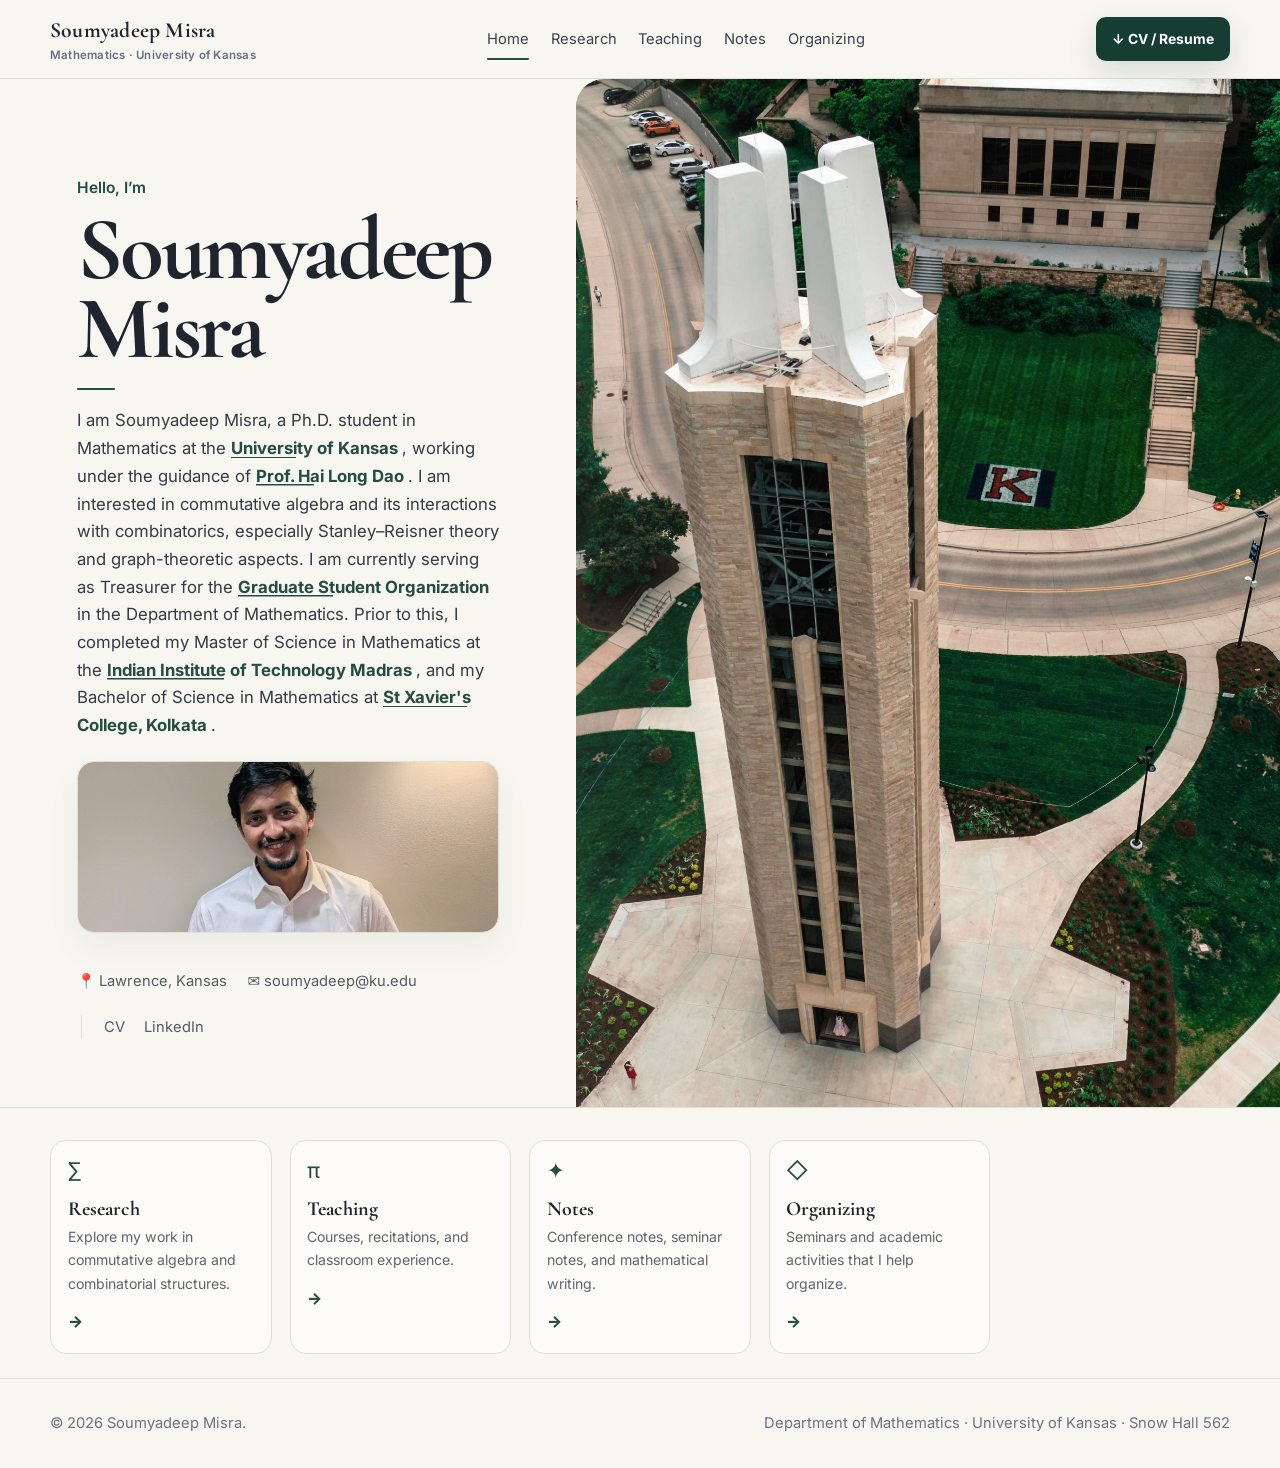
==== index.html @ 8f1664df "Update index.html" ====
<!DOCTYPE html>
<html lang="en">
<head>
  <meta charset="UTF-8" />
  <meta name="viewport" content="width=device-width, initial-scale=1.0" />
  
  <!-- Google Site Verification Tag -->
  <meta name="google-site-verification" content="L8RPyYoaJHh0QAyTLHugqkpKr8_2rfopGF_ldG-5KYE" />

  <meta
    name="description"
    content="Academic website of Soumyadeep Misra, Ph.D. candidate in Mathematics at the University of Kansas."
  />

  <title>Soumyadeep Misra | Mathematics</title>

  <link rel="preconnect" href="https://fonts.googleapis.com">
  <link rel="preconnect" href="https://fonts.gstatic.com" crossorigin>
  <link
    href="https://fonts.googleapis.com/css2?family=Cormorant+Garamond:wght@500;600;700&family=Inter:wght@400;500;600;700;800&display=swap"
    rel="stylesheet"
  >

  <link rel="stylesheet" href="assets/css/style.css" />

  <script>
    window.MathJax = {
      tex: {
        inlineMath: [['$', '$'], ['\\(', '\\)']],
        displayMath: [['$$','$$'], ['\\[','\\]']],
        processEscapes: true
      },
      svg: { fontCache: 'global' }
    };
  </script>
  <script async src="https://cdn.jsdelivr.net/npm/mathjax@4/tex-svg.js"></script>
</head>

<body>
  <a class="skip" href="#main">Skip to content</a>

  <header class="site-header">
    <div class="shell navbar">
      <a class="brand" href="index.html">
        Soumyadeep Misra
        <small>Mathematics · University of Kansas</small>
      </a>

      <nav class="nav-links" aria-label="Main navigation">
        <a href="index.html" class="active">Home</a>
        <a href="research.html">Research</a>
        <a href="teaching.html">Teaching</a>
        <a href="notes.html">Notes</a>
        <a href="organizing.html">Organizing</a>
      </nav>

      <a
        class="cv-button desktop"
        href="assets/files/Resume-3.pdf"
        target="_blank"
        rel="noopener"
      >
        ↓ CV / Resume
      </a>

      <button
        class="menu-button"
        type="button"
        aria-label="Toggle menu"
        aria-expanded="false"
        data-menu-button
      >
        ☰
      </button>
    </div>

    <div class="shell mobile-panel" data-mobile-panel>
      <a href="index.html" class="active">Home</a>
      <a href="research.html">Research</a>
      <a href="teaching.html">Teaching</a>
      <a href="notes.html">Notes</a>
      <a href="organizing.html">Organizing</a>

      <a
        class="cv-button"
        href="assets/files/Resume-3.pdf"
        target="_blank"
        rel="noopener"
      >
        ↓ CV / Resume
      </a>
    </div>
  </header>

  <main id="main">
    <section class="hero">
      <div class="hero-copy">
        <p class="eyebrow">Hello, I’m</p>

        <h1>Soumyadeep Misra</h1>

        <div class="rule"></div>

        <p class="lede">
          I am Soumyadeep Misra, a Ph.D. student in Mathematics at the
          <a
            class="text-link"
            href="https://math.ku.edu"
            target="_blank"
            rel="noopener noreferrer"
          >
            University of Kansas
          </a>,
          working under the guidance of
          <a
            class="text-link"
            href="https://hailongdao.github.io"
            target="_blank"
            rel="noopener noreferrer"
          >
            Prof. Hai Long Dao
          </a>.
          I am interested in commutative algebra and its interactions with combinatorics,
          especially Stanley–Reisner theory and graph-theoretic aspects.
          I am currently serving as Treasurer for the
          <a
            class="text-link"
            href="https://absc.ku.edu/GSO"
            target="_blank"
            rel="noopener noreferrer"
          >
            Graduate Student Organization
          </a>
          in the Department of Mathematics.
          Prior to this, I completed my Master of Science in Mathematics at the
          <a
            class="text-link"
            href="https://math.iitm.ac.in"
            target="_blank"
            rel="noopener noreferrer"
          >
            Indian Institute of Technology Madras
          </a>,
          and my Bachelor of Science in Mathematics at
          <a
            class="text-link"
            href="https://sxccal.edu/department-of-mathematics"
            target="_blank"
            rel="noopener noreferrer"
          >
            St Xavier's College, Kolkata
          </a>.
        </p>

        <div class="bio-accent image-only">
          <img
            src="assets/img/Coverwebsite.jpg"
            alt="Academic setting related to mathematics"
          />
        </div>

        <div class="contact-row">
          <span>📍 Lawrence, Kansas</span>
          <a href="mailto:soumyadeep@ku.edu">✉️ soumyadeep@ku.edu</a>

          <div class="socials" aria-label="Academic links">
            <a
              href="assets/files/Resume-3.pdf"
              target="_blank"
              rel="noopener"
            >
              CV
            </a>

            <a
              href="https://www.linkedin.com/in/soumyadeep-misra-920ba31b2/"
              target="_blank"
              rel="noopener noreferrer"
            >
              LinkedIn
            </a>
          </div>
        </div>
      </div>

      <div class="hero-media">
        <img
          src="assets/img/KUCoverPage.jpg"
          alt="Portrait of Soumyadeep Misra"
        />
      </div>
    </section>

    <section class="card-row">
      <div class="shell quick-grid">

        <a class="quick-card" href="research.html">
          <span class="icon">∑</span>
          <h2>Research</h2>
          <p>Explore my work in commutative algebra and combinatorial structures.</p>
          <span class="arrow">→</span>
        </a>

        <a class="quick-card" href="teaching.html">
          <span class="icon">π</span>
          <h2>Teaching</h2>
          <p>Courses, recitations, and classroom experience.</p>
          <span class="arrow">→</span>
        </a>

        <a class="quick-card" href="notes.html">
          <span class="icon">✦</span>
          <h2>Notes</h2>
          <p>Conference notes, seminar notes, and mathematical writing.</p>
          <span class="arrow">→</span>
        </a>

        <a class="quick-card" href="organizing.html">
          <span class="icon">◇</span>
          <h2>Organizing</h2>
          <p>Seminars and academic activities that I help organize.</p>
          <span class="arrow">→</span>
        </a>

      </div>
    </section>

    <!-- Invisible visitor counter -->
    <a
      href="https://info.flagcounter.com/Uzr2"
      target="_blank"
      rel="noopener noreferrer"
      aria-hidden="true"
      tabindex="-1"
    >
      <img
        src="https://s01.flagcounter.com/count2/Uzr2/bg_F8F6F1/txt_1E252D/border_E5DED2/columns_2/maxflags_10/viewers_0/labels_1/pageviews_1/flags_0/percent_0/"
        alt=""
        width="1"
        height="1"
        style="position:absolute; left:-9999px; width:1px; height:1px; opacity:0;"
        border="0"
      >
    </a>
  </main>

  <footer class="footer">
    <div class="shell footer-inner">
      <span>© 2026 Soumyadeep Misra.</span>
      <span>Department of Mathematics · University of Kansas · Snow Hall 562</span>
    </div>
  </footer>

  <script src="assets/js/main.js"></script>
</body>
</html>
---- assets/css/style.css ----
:root{
  --bg:#f8f6f1;
  --surface:#fffdfa;
  --surface-2:#f1eee7;
  --ink:#1e252d;
  --muted:#667085;
  --line:#e5ded2;
  --accent:#244d3f;
  --accent-2:#153d31;
  --gold:#b08d57;
  --shadow:0 22px 70px rgba(30,37,45,.08);
  --radius:22px;
  --serif:"Cormorant Garamond", Georgia, serif;
  --sans:"Inter", system-ui, -apple-system, BlinkMacSystemFont, "Segoe UI", sans-serif;
}

*{
  box-sizing:border-box;
}

html{
  scroll-behavior:smooth;
}

body{
  margin:0;
  background:var(--bg);
  color:var(--ink);
  font-family:var(--sans);
  line-height:1.65;
  -webkit-font-smoothing:antialiased;
  text-rendering:optimizeLegibility;
}

a{
  color:inherit;
  text-decoration:none;
}

.link{
  color:var(--accent);
  font-weight:650;
}

.link:hover{
  text-decoration:underline;
  text-underline-offset:4px;
}

/* Modern animated underline links */
.text-link{
  color:var(--accent);
  font-weight:700;
  text-decoration:none;
  background-image:linear-gradient(currentColor,currentColor);
  background-position:0 100%;
  background-size:38% 1.5px;
  background-repeat:no-repeat;
  transition:
    background-size 220ms ease,
    color 220ms ease,
    opacity 220ms ease;
}

.text-link:hover,
.text-link:focus-visible{
  color:var(--accent-2);
  background-size:100% 1.5px;
}

.text-link:focus-visible{
  outline:2px solid rgba(36,77,63,.28);
  outline-offset:3px;
  border-radius:4px;
}

img{
  max-width:100%;
  display:block;
}

.shell{
  width:min(1180px,calc(100% - 40px));
  margin:0 auto;
}

.skip{
  position:absolute;
  top:-100px;
  left:20px;
  background:var(--ink);
  color:white;
  padding:.6rem 1rem;
  border-radius:999px;
  z-index:999;
}

.skip:focus{
  top:20px;
}

.site-header{
  position:sticky;
  top:0;
  z-index:50;
  background:rgba(248,246,241,.88);
  backdrop-filter:blur(18px);
  border-bottom:1px solid var(--line);
}

.navbar{
  height:78px;
  display:flex;
  align-items:center;
  justify-content:space-between;
  gap:1.5rem;
}

.brand{
  font-family:var(--serif);
  font-size:1.35rem;
  font-weight:700;
  letter-spacing:.01em;
}

.brand small{
  display:block;
  font-family:var(--sans);
  font-size:.72rem;
  font-weight:600;
  color:var(--muted);
  letter-spacing:.02em;
  margin-top:-.18rem;
}

.nav-links{
  display:flex;
  align-items:center;
  gap:1.35rem;
}

.nav-links a{
  font-size:.92rem;
  color:#39424e;
  position:relative;
}

.nav-links a.active::after,
.nav-links a:hover::after{
  content:"";
  position:absolute;
  left:0;
  right:0;
  bottom:-.55rem;
  height:2px;
  background:var(--accent);
  border-radius:99px;
}

.cv-button{
  display:inline-flex;
  align-items:center;
  gap:.5rem;
  background:var(--accent-2);
  color:white;
  padding:.64rem 1rem;
  border-radius:10px;
  font-size:.87rem;
  font-weight:700;
  box-shadow:0 12px 30px rgba(21,61,49,.14);
}

.menu-button{
  display:none;
  border:0;
  background:transparent;
  color:var(--ink);
  font-size:1.7rem;
  padding:.25rem;
}

.mobile-panel{
  display:none;
  border-top:1px solid var(--line);
  padding:.75rem 0 1rem;
}

.mobile-panel a{
  display:block;
  padding:.7rem 0;
  color:#39424e;
}

.mobile-panel .cv-button{
  display:inline-flex;
  margin-top:.5rem;
  color:#fff;
  padding:.65rem 1rem;
}

.hero{
  display:grid;
  grid-template-columns:minmax(0,.9fr) minmax(360px,1.1fr);
  align-items:stretch;
  border-bottom:1px solid var(--line);
  min-height:560px;
}

.hero-copy{
  padding:6rem 6vw 4.25rem max(6vw,calc((100vw - 1180px)/2));
  display:flex;
  flex-direction:column;
  justify-content:center;
}

.eyebrow{
  font-size:.97rem;
  color:var(--accent);
  font-weight:600;
  margin:0 0 .5rem;
}

.hero h1{
  font-family:var(--serif);
  font-size:clamp(3.8rem,7vw,5.85rem);
  line-height:.88;
  font-weight:700;
  letter-spacing:-.035em;
  margin:.15rem 0 .65rem;
}

.rule{
  width:38px;
  height:2px;
  background:var(--accent);
  border-radius:99px;
  margin:.55rem 0 1.1rem;
}

.lede{
  font-size:1.05rem;
  max-width:540px;
  color:#333b45;
  margin:0;
}

.lede strong{
  color:var(--accent);
  font-weight:750;
}

/* Small image/text card under homepage bio */
.bio-accent{
  display:grid;
  grid-template-columns:86px 1fr;
  gap:1rem;
  align-items:center;
  max-width:540px;
  margin-top:1.35rem;
  padding:.85rem;
  border:1px solid var(--line);
  border-radius:16px;
  background:rgba(255,253,250,.68);
  box-shadow:0 14px 34px rgba(30,37,45,.05);
}

.bio-accent img{
  width:86px;
  height:72px;
  object-fit:cover;
  border-radius:12px;
  filter:saturate(.92) contrast(.98);
}

.bio-accent span{
  display:block;
  color:var(--accent);
  font-size:.78rem;
  font-weight:800;
  letter-spacing:.04em;
  text-transform:uppercase;
  line-height:1.35;
}

.bio-accent p{
  margin:.25rem 0 0;
  color:#5d6670;
  font-size:.88rem;
  line-height:1.45;
}

/* Image-only version of the bio accent card */
.bio-accent.image-only{
  display:block;
  width:100%;
  max-width:540px;
  margin-top:1.35rem;
  padding:0;
  border:1px solid var(--line);
  border-radius:16px;
  background:rgba(255,253,250,.68);
  box-shadow:0 14px 34px rgba(30,37,45,.05);
  overflow:hidden;
  position:relative;
  z-index:2;
}

.bio-accent.image-only img{
  display:block;
  width:100%;
  height:170px;
  max-width:none;
  object-fit:cover;
  object-position:center;
  border-radius:16px;
  filter:saturate(.92) contrast(.98);
}

.contact-row{
  display:flex;
  align-items:center;
  gap:1.3rem;
  flex-wrap:wrap;
  margin-top:2.25rem;
  color:#515b66;
  font-size:.92rem;
}

.contact-row span,
.contact-row a{
  display:inline-flex;
  align-items:center;
  gap:.5rem;
}

.socials{
  display:flex;
  gap:1.15rem;
  margin-left:.25rem;
  padding-left:1.4rem;
  border-left:1px solid var(--line);
}

.hero-media{
  position:relative;
  overflow:hidden;
  background:#d8d1c6;
  border-top-left-radius:28px;
}

.hero-media img{
  width:100%;
  height:100%;
  object-fit:cover;
  object-position:center 26%;
  filter:saturate(.9) contrast(.98);
}

.hero-media::after{
  content:"";
  position:absolute;
  inset:0;
  background:linear-gradient(90deg,rgba(248,246,241,.08),rgba(248,246,241,0) 32%);
}

.card-row{
  padding:2rem 0 1.5rem;
}

.quick-grid{
  display:grid;
  grid-template-columns:repeat(5,1fr);
  gap:1.1rem;
}

.quick-card{
  min-height:160px;
  background:rgba(255,253,250,.76);
  border:1px solid var(--line);
  border-radius:16px;
  padding:1.15rem 1.05rem;
  transition:transform .18s ease,box-shadow .18s ease,border-color .18s ease;
}

.quick-card:hover{
  transform:translateY(-3px);
  box-shadow:0 18px 38px rgba(30,37,45,.07);
  border-color:#d2c7b8;
}

.quick-card .icon{
  font-size:1.35rem;
  color:var(--accent);
  line-height:1;
}

.quick-card h2{
  font-family:var(--serif);
  font-size:1.25rem;
  margin:.75rem 0 .35rem;
  line-height:1.1;
}

.quick-card p{
  font-size:.88rem;
  color:#5d6670;
  margin:0;
}

.arrow{
  display:inline-block;
  margin-top:.85rem;
  color:var(--accent);
  font-weight:800;
}

.two-col{
  display:grid;
  grid-template-columns:1fr .86fr;
  gap:1.6rem;
  padding:0 0 4rem;
}

.panel{
  background:rgba(255,253,250,.8);
  border:1px solid var(--line);
  border-radius:18px;
  overflow:hidden;
}

.panel-head{
  display:flex;
  justify-content:space-between;
  align-items:center;
  padding:1rem 1.2rem;
  border-bottom:1px solid var(--line);
}

.panel-head h2,
.section-title{
  font-family:var(--serif);
  font-size:1.45rem;
  line-height:1;
  margin:0;
}

.small-link{
  font-size:.9rem;
  color:var(--accent);
  font-weight:650;
}

.pub-list{
  list-style:none;
  margin:0;
  padding:0;
}

.pub-item{
  display:grid;
  grid-template-columns:auto 1fr auto;
  gap:.9rem;
  align-items:center;
  padding:1rem 1.2rem;
  border-bottom:1px solid var(--line);
}

.pub-item:last-child{
  border-bottom:0;
}

.doc-icon{
  width:34px;
  height:34px;
  border:1px solid #cfc7bb;
  border-radius:8px;
  display:grid;
  place-items:center;
  color:var(--accent);
}

.pub-title{
  font-weight:700;
  color:#2b333d;
}

.pub-meta{
  font-size:.88rem;
  color:var(--muted);
}

.featured{
  display:grid;
  grid-template-columns:.78fr 1fr;
  gap:1.2rem;
  align-items:center;
  padding:1rem;
}

.featured img{
  height:220px;
  width:100%;
  object-fit:cover;
  border-radius:14px;
}

.kicker{
  font-size:.75rem;
  letter-spacing:.11em;
  text-transform:uppercase;
  color:var(--accent);
  font-weight:800;
  margin:0 0 .35rem;
}

.featured h2{
  font-family:var(--serif);
  font-size:2rem;
  line-height:1.02;
  margin:.2rem 0 .55rem;
}

.featured p{
  color:#5d6670;
  margin:0 0 .8rem;
}

.page-hero{
  position:relative;
  min-height:320px;
  display:grid;
  align-items:end;
  border-bottom:1px solid var(--line);
  overflow:hidden;
  background:var(--surface-2);
}

.page-hero img{
  position:absolute;
  inset:0;
  width:100%;
  height:100%;
  object-fit:cover;
  filter:saturate(.9);
  opacity:.45;
}

.page-hero::after{
  content:"";
  position:absolute;
  inset:0;
  background:linear-gradient(90deg,rgba(248,246,241,.96),rgba(248,246,241,.84) 45%,rgba(248,246,241,.35));
}

.page-hero .shell{
  position:relative;
  z-index:1;
  padding:4.5rem 0 3rem;
}

.page-hero h1{
  font-family:var(--serif);
  font-size:clamp(3rem,6vw,5rem);
  line-height:.92;
  margin:.25rem 0;
}

.page-hero p{
  max-width:680px;
  color:#4d5661;
  margin:0;
}

.content{
  padding:3rem 0 4rem;
}

.content-grid{
  display:grid;
  grid-template-columns:repeat(3,1fr);
  gap:1.1rem;
}

.content-card{
  background:rgba(255,253,250,.84);
  border:1px solid var(--line);
  border-radius:18px;
  padding:1.25rem;
}

.content-card.large{
  grid-column:span 2;
}

.content-card h2,
.content-card h3{
  font-family:var(--serif);
  font-size:1.45rem;
  line-height:1.05;
  margin:.1rem 0 .75rem;
}

.content-card p,
.content-card li{
  color:#505b66;
}

.content-card ul{
  padding-left:1.1rem;
}

.tag{
  display:inline-block;
  font-size:.73rem;
  letter-spacing:.08em;
  text-transform:uppercase;
  color:var(--accent);
  font-weight:800;
  background:#edf3ef;
  border:1px solid #d6e3db;
  border-radius:999px;
  padding:.25rem .55rem;
  margin-bottom:.7rem;
}

.timeline{
  display:grid;
  gap:1rem;
}

.timeline-item{
  padding:1rem;
  border:1px solid var(--line);
  border-radius:14px;
  background:rgba(255,255,255,.52);
}

.timeline-item h3{
  font-family:var(--serif);
  font-size:1.25rem;
  margin:0;
  line-height:1.15;
}

.timeline-item p{
  margin:.35rem 0 0;
}

.date{
  color:var(--accent);
  font-weight:750;
  font-size:.86rem;
}

.note-list{
  display:grid;
  gap:1rem;
}

.note-item{
  display:grid;
  grid-template-columns:1fr auto;
  gap:1rem;
  align-items:center;
  padding:1rem;
  border:1px solid var(--line);
  border-radius:14px;
  background:rgba(255,255,255,.52);
}

.footer{
  border-top:1px solid var(--line);
  padding:2rem 0;
  color:#6b7280;
  font-size:.92rem;
}

.footer-inner{
  display:flex;
  justify-content:space-between;
  gap:1rem;
  flex-wrap:wrap;
}

.math-bg{
  position:absolute;
  right:4%;
  top:10%;
  font-family:var(--serif);
  color:rgba(36,77,63,.16);
  font-size:clamp(3rem,8vw,8rem);
  line-height:.9;
  pointer-events:none;
}

.mjx-container{
  overflow-x:auto;
  overflow-y:hidden;
}

/* Compact visitor country counter */
.visitor-strip{
  padding:0 0 4rem;
}

.visitor-mini-card{
  display:flex;
  align-items:center;
  justify-content:space-between;
  gap:1.25rem;
  padding:1.1rem 1.2rem;
  border:1px solid var(--line);
  border-radius:18px;
  background:rgba(255,253,250,.82);
  box-shadow:0 14px 34px rgba(30,37,45,.05);
}

.visitor-mini-copy{
  min-width:220px;
}

.visitor-mini-copy h2{
  font-family:var(--serif);
  font-size:1.45rem;
  line-height:1.05;
  margin:.2rem 0 .35rem;
}

.visitor-mini-copy p{
  margin:0;
  color:#505b66;
  font-size:.9rem;
}

.visitor-counter{
  display:flex;
  justify-content:flex-end;
  align-items:center;
  overflow-x:auto;
  max-width:100%;
}

.visitor-counter img{
  display:block;
  max-width:100%;
  height:auto;
  border-radius:10px;
}

@media(max-width:1060px){
  .quick-grid{
    grid-template-columns:repeat(3,1fr);
  }

  .two-col,
  .content-grid{
    grid-template-columns:1fr;
  }

  .content-card.large{
    grid-column:auto;
  }

  .hero{
    grid-template-columns:1fr;
  }

  .hero-media{
    min-height:520px;
    border-top-left-radius:0;
  }

  .hero-copy{
    padding:4rem 6vw;
  }

  .featured{
    grid-template-columns:1fr;
  }

  .featured img{
    height:240px;
  }
}

@media(max-width:760px){
  .shell{
    width:min(100% - 28px,1180px);
  }

  .navbar{
    height:68px;
  }

  .brand small{
    display:none;
  }

  .nav-links,
  .site-header .cv-button.desktop{
    display:none;
  }

  .menu-button{
    display:block;
  }

  .mobile-panel.open{
    display:block;
  }

  .hero-copy{
    padding:3.3rem 20px;
  }

  .hero h1{
    font-size:3.8rem;
  }

  .quick-grid{
    grid-template-columns:1fr 1fr;
  }

  .two-col{
    padding-bottom:2.5rem;
  }

  .contact-row{
    align-items:flex-start;
    gap:.85rem;
  }

  .socials{
    width:100%;
    margin-left:0;
    padding-left:0;
    border-left:0;
  }

  .pub-item{
    grid-template-columns:auto 1fr;
  }

  .pub-item .chev{
    display:none;
  }

  .page-hero{
    min-height:260px;
  }

  .content{
    padding:2rem 0 3rem;
  }

  .visitor-mini-card{
    flex-direction:column;
    align-items:flex-start;
  }

  .visitor-counter{
    width:100%;
    justify-content:flex-start;
  }
}

@media(max-width:520px){
  .quick-grid{
    grid-template-columns:1fr;
  }

  .hero-media{
    min-height:420px;
  }

  .note-item{
    grid-template-columns:1fr;
  }

  .bio-accent{
    grid-template-columns:1fr;
  }

  .bio-accent img{
    width:100%;
    height:140px;
  }

  .bio-accent.image-only img{
    width:100%;
    height:140px;
  }

  .hero h1,
  .page-hero h1{
    font-size:3.2rem;
  }

  .featured h2{
    font-size:1.7rem;
  }
}
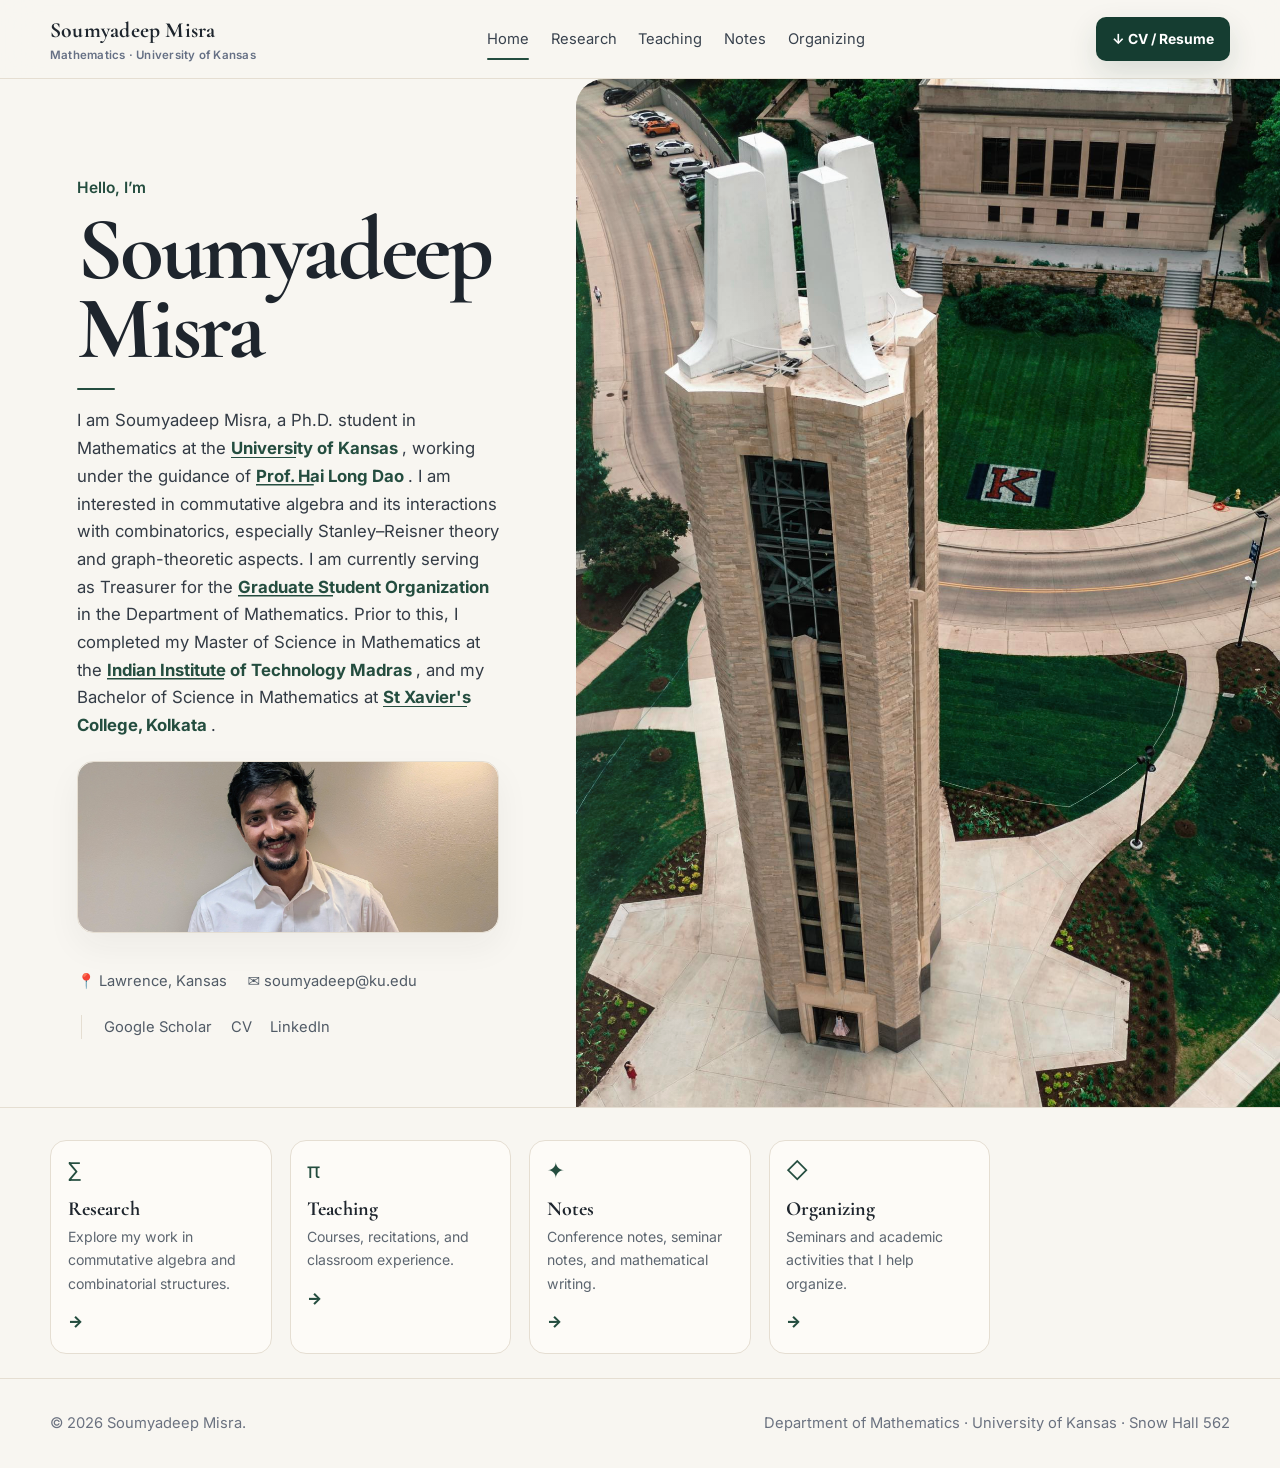
==== commit 1a63015a: "Update index.html" ====
--- a/index.html
+++ b/index.html
@@ -1,58 +1,175 @@
 <!DOCTYPE html>
 <html lang="en">
+
 <head>
+
   <meta charset="UTF-8" />
-  <meta name="viewport" content="width=device-width, initial-scale=1.0" />
-  
+
+  <meta
+    name="viewport"
+    content="width=device-width, initial-scale=1.0"
+  />
+
+
   <!-- Google Site Verification Tag -->
-  <meta name="google-site-verification" content="L8RPyYoaJHh0QAyTLHugqkpKr8_2rfopGF_ldG-5KYE" />
+
+  <meta
+    name="google-site-verification"
+    content="L8RPyYoaJHh0QAyTLHugqkpKr8_2rfopGF_ldG-5KYE"
+  />
+
 
   <meta
     name="description"
     content="Academic website of Soumyadeep Misra, Ph.D. candidate in Mathematics at the University of Kansas."
   />
 
-  <title>Soumyadeep Misra | Mathematics</title>
-
-  <link rel="preconnect" href="https://fonts.googleapis.com">
-  <link rel="preconnect" href="https://fonts.gstatic.com" crossorigin>
+
+  <title>
+    Soumyadeep Misra | Mathematics
+  </title>
+
+
+
+  <link
+    rel="preconnect"
+    href="https://fonts.googleapis.com"
+  >
+
+
+  <link
+    rel="preconnect"
+    href="https://fonts.gstatic.com"
+    crossorigin
+  >
+
+
   <link
     href="https://fonts.googleapis.com/css2?family=Cormorant+Garamond:wght@500;600;700&family=Inter:wght@400;500;600;700;800&display=swap"
     rel="stylesheet"
   >
 
-  <link rel="stylesheet" href="assets/css/style.css" />
+
+  <link
+    rel="stylesheet"
+    href="assets/css/style.css"
+  />
+
+
+
+  <!-- MathJax -->
 
   <script>
+
     window.MathJax = {
+
       tex: {
-        inlineMath: [['$', '$'], ['\\(', '\\)']],
-        displayMath: [['$$','$$'], ['\\[','\\]']],
+
+        inlineMath: [
+          ['$', '$'],
+          ['\\(', '\\)']
+        ],
+
+        displayMath: [
+          ['$$','$$'],
+          ['\\[','\\]']
+        ],
+
         processEscapes: true
+
       },
-      svg: { fontCache: 'global' }
+
+      svg: {
+        fontCache: 'global'
+      }
+
     };
+
   </script>
-  <script async src="https://cdn.jsdelivr.net/npm/mathjax@4/tex-svg.js"></script>
+
+
+  <script
+    async
+    src="https://cdn.jsdelivr.net/npm/mathjax@4/tex-svg.js"
+  ></script>
+
+
 </head>
 
+
+
 <body>
-  <a class="skip" href="#main">Skip to content</a>
+
+
+  <a
+    class="skip"
+    href="#main"
+  >
+    Skip to content
+  </a>
+
+
+
+  <!-- =========================================================
+       HEADER
+       ========================================================= -->
 
   <header class="site-header">
+
+
     <div class="shell navbar">
-      <a class="brand" href="index.html">
+
+
+      <a
+        class="brand"
+        href="index.html"
+      >
+
         Soumyadeep Misra
-        <small>Mathematics · University of Kansas</small>
-      </a>
-
-      <nav class="nav-links" aria-label="Main navigation">
-        <a href="index.html" class="active">Home</a>
-        <a href="research.html">Research</a>
-        <a href="teaching.html">Teaching</a>
-        <a href="notes.html">Notes</a>
-        <a href="organizing.html">Organizing</a>
+
+        <small>
+          Mathematics · University of Kansas
+        </small>
+
+      </a>
+
+
+
+      <nav
+        class="nav-links"
+        aria-label="Main navigation"
+      >
+
+        <a
+          href="index.html"
+          class="active"
+        >
+          Home
+        </a>
+
+
+        <a href="research.html">
+          Research
+        </a>
+
+
+        <a href="teaching.html">
+          Teaching
+        </a>
+
+
+        <a href="notes.html">
+          Notes
+        </a>
+
+
+        <a href="organizing.html">
+          Organizing
+        </a>
+
       </nav>
+
+
 
       <a
         class="cv-button desktop"
@@ -62,6 +179,8 @@
       >
         ↓ CV / Resume
       </a>
+
+
 
       <button
         class="menu-button"
@@ -72,14 +191,49 @@
       >
         ☰
       </button>
+
+
     </div>
 
-    <div class="shell mobile-panel" data-mobile-panel>
-      <a href="index.html" class="active">Home</a>
-      <a href="research.html">Research</a>
-      <a href="teaching.html">Teaching</a>
-      <a href="notes.html">Notes</a>
-      <a href="organizing.html">Organizing</a>
+
+
+    <!-- =========================================================
+         MOBILE NAVIGATION
+         ========================================================= -->
+
+    <div
+      class="shell mobile-panel"
+      data-mobile-panel
+    >
+
+
+      <a
+        href="index.html"
+        class="active"
+      >
+        Home
+      </a>
+
+
+      <a href="research.html">
+        Research
+      </a>
+
+
+      <a href="teaching.html">
+        Teaching
+      </a>
+
+
+      <a href="notes.html">
+        Notes
+      </a>
+
+
+      <a href="organizing.html">
+        Organizing
+      </a>
+
 
       <a
         class="cv-button"
@@ -89,20 +243,54 @@
       >
         ↓ CV / Resume
       </a>
+
+
     </div>
+
+
   </header>
 
+
+
+
+  <!-- =========================================================
+       MAIN
+       ========================================================= -->
+
   <main id="main">
+
+
+
+    <!-- =======================================================
+         HERO
+         ======================================================= -->
+
     <section class="hero">
+
+
       <div class="hero-copy">
-        <p class="eyebrow">Hello, I’m</p>
-
-        <h1>Soumyadeep Misra</h1>
+
+
+        <p class="eyebrow">
+          Hello, I’m
+        </p>
+
+
+
+        <h1>
+          Soumyadeep Misra
+        </h1>
+
+
 
         <div class="rule"></div>
 
+
+
         <p class="lede">
+
           I am Soumyadeep Misra, a Ph.D. student in Mathematics at the
+
           <a
             class="text-link"
             href="https://math.ku.edu"
@@ -111,7 +299,9 @@
           >
             University of Kansas
           </a>,
+
           working under the guidance of
+
           <a
             class="text-link"
             href="https://hailongdao.github.io"
@@ -120,9 +310,13 @@
           >
             Prof. Hai Long Dao
           </a>.
-          I am interested in commutative algebra and its interactions with combinatorics,
-          especially Stanley–Reisner theory and graph-theoretic aspects.
+
+          I am interested in commutative algebra and its interactions with
+          combinatorics, especially Stanley–Reisner theory and graph-theoretic
+          aspects.
+
           I am currently serving as Treasurer for the
+
           <a
             class="text-link"
             href="https://absc.ku.edu/GSO"
@@ -131,8 +325,11 @@
           >
             Graduate Student Organization
           </a>
+
           in the Department of Mathematics.
+
           Prior to this, I completed my Master of Science in Mathematics at the
+
           <a
             class="text-link"
             href="https://math.iitm.ac.in"
@@ -141,7 +338,9 @@
           >
             Indian Institute of Technology Madras
           </a>,
+
           and my Bachelor of Science in Mathematics at
+
           <a
             class="text-link"
             href="https://sxccal.edu/department-of-mathematics"
@@ -150,20 +349,62 @@
           >
             St Xavier's College, Kolkata
           </a>.
+
         </p>
 
+
+
+        <!-- =====================================================
+             BIO IMAGE
+             ===================================================== -->
+
         <div class="bio-accent image-only">
+
+
           <img
             src="assets/img/Coverwebsite.jpg"
             alt="Academic setting related to mathematics"
           />
+
+
         </div>
 
+
+
+        <!-- =====================================================
+             CONTACT AND ACADEMIC LINKS
+             ===================================================== -->
+
         <div class="contact-row">
-          <span>📍 Lawrence, Kansas</span>
-          <a href="mailto:soumyadeep@ku.edu">✉️ soumyadeep@ku.edu</a>
-
-          <div class="socials" aria-label="Academic links">
+
+
+          <span>
+            📍 Lawrence, Kansas
+          </span>
+
+
+          <a href="mailto:soumyadeep@ku.edu">
+            ✉️ soumyadeep@ku.edu
+          </a>
+
+
+
+          <div
+            class="socials"
+            aria-label="Academic links"
+          >
+
+
+            <a
+              href="https://scholar.google.com/citations?user=Sf6rN6kAAAAJ&hl=en&oi=ao"
+              target="_blank"
+              rel="noopener noreferrer"
+            >
+              Google Scholar
+            </a>
+
+
+
             <a
               href="assets/files/Resume-3.pdf"
               target="_blank"
@@ -172,6 +413,8 @@
               CV
             </a>
 
+
+
             <a
               href="https://www.linkedin.com/in/soumyadeep-misra-920ba31b2/"
               target="_blank"
@@ -179,53 +422,192 @@
             >
               LinkedIn
             </a>
+
+
           </div>
+
+
         </div>
+
+
       </div>
 
+
+
+      <!-- =====================================================
+           HERO PHOTO
+           ===================================================== -->
+
       <div class="hero-media">
+
+
         <img
           src="assets/img/KUCoverPage.jpg"
           alt="Portrait of Soumyadeep Misra"
         />
+
+
       </div>
+
+
     </section>
 
+
+
+
+    <!-- =========================================================
+         QUICK LINKS
+         ========================================================= -->
+
     <section class="card-row">
+
+
       <div class="shell quick-grid">
 
-        <a class="quick-card" href="research.html">
-          <span class="icon">∑</span>
-          <h2>Research</h2>
-          <p>Explore my work in commutative algebra and combinatorial structures.</p>
-          <span class="arrow">→</span>
-        </a>
-
-        <a class="quick-card" href="teaching.html">
-          <span class="icon">π</span>
-          <h2>Teaching</h2>
-          <p>Courses, recitations, and classroom experience.</p>
-          <span class="arrow">→</span>
-        </a>
-
-        <a class="quick-card" href="notes.html">
-          <span class="icon">✦</span>
-          <h2>Notes</h2>
-          <p>Conference notes, seminar notes, and mathematical writing.</p>
-          <span class="arrow">→</span>
-        </a>
-
-        <a class="quick-card" href="organizing.html">
-          <span class="icon">◇</span>
-          <h2>Organizing</h2>
-          <p>Seminars and academic activities that I help organize.</p>
-          <span class="arrow">→</span>
-        </a>
+
+
+        <!-- RESEARCH -->
+
+        <a
+          class="quick-card"
+          href="research.html"
+        >
+
+
+          <span class="icon">
+            ∑
+          </span>
+
+
+          <h2>
+            Research
+          </h2>
+
+
+          <p>
+            Explore my work in commutative algebra and combinatorial structures.
+          </p>
+
+
+          <span class="arrow">
+            →
+          </span>
+
+
+        </a>
+
+
+
+
+        <!-- TEACHING -->
+
+        <a
+          class="quick-card"
+          href="teaching.html"
+        >
+
+
+          <span class="icon">
+            π
+          </span>
+
+
+          <h2>
+            Teaching
+          </h2>
+
+
+          <p>
+            Courses, recitations, and classroom experience.
+          </p>
+
+
+          <span class="arrow">
+            →
+          </span>
+
+
+        </a>
+
+
+
+
+        <!-- NOTES -->
+
+        <a
+          class="quick-card"
+          href="notes.html"
+        >
+
+
+          <span class="icon">
+            ✦
+          </span>
+
+
+          <h2>
+            Notes
+          </h2>
+
+
+          <p>
+            Conference notes, seminar notes, and mathematical writing.
+          </p>
+
+
+          <span class="arrow">
+            →
+          </span>
+
+
+        </a>
+
+
+
+
+        <!-- ORGANIZING -->
+
+        <a
+          class="quick-card"
+          href="organizing.html"
+        >
+
+
+          <span class="icon">
+            ◇
+          </span>
+
+
+          <h2>
+            Organizing
+          </h2>
+
+
+          <p>
+            Seminars and academic activities that I help organize.
+          </p>
+
+
+          <span class="arrow">
+            →
+          </span>
+
+
+        </a>
+
 
       </div>
+
+
     </section>
 
-    <!-- Invisible visitor counter -->
+
+
+
+    <!-- =========================================================
+         INVISIBLE VISITOR COUNTER
+         ========================================================= -->
+
     <a
       href="https://info.flagcounter.com/Uzr2"
       target="_blank"
@@ -233,24 +615,67 @@
       aria-hidden="true"
       tabindex="-1"
     >
+
+
       <img
         src="https://s01.flagcounter.com/count2/Uzr2/bg_F8F6F1/txt_1E252D/border_E5DED2/columns_2/maxflags_10/viewers_0/labels_1/pageviews_1/flags_0/percent_0/"
         alt=""
         width="1"
         height="1"
-        style="position:absolute; left:-9999px; width:1px; height:1px; opacity:0;"
+        style="
+          position:absolute;
+          left:-9999px;
+          width:1px;
+          height:1px;
+          opacity:0;
+        "
         border="0"
       >
+
+
     </a>
+
+
   </main>
 
+
+
+
+  <!-- =========================================================
+       FOOTER
+       ========================================================= -->
+
   <footer class="footer">
+
+
     <div class="shell footer-inner">
-      <span>© 2026 Soumyadeep Misra.</span>
-      <span>Department of Mathematics · University of Kansas · Snow Hall 562</span>
+
+
+      <span>
+        © 2026 Soumyadeep Misra.
+      </span>
+
+
+      <span>
+        Department of Mathematics · University of Kansas · Snow Hall 562
+      </span>
+
+
     </div>
+
+
   </footer>
 
+
+
+
+  <!-- =========================================================
+       JAVASCRIPT
+       ========================================================= -->
+
   <script src="assets/js/main.js"></script>
+
+
 </body>
+
 </html>
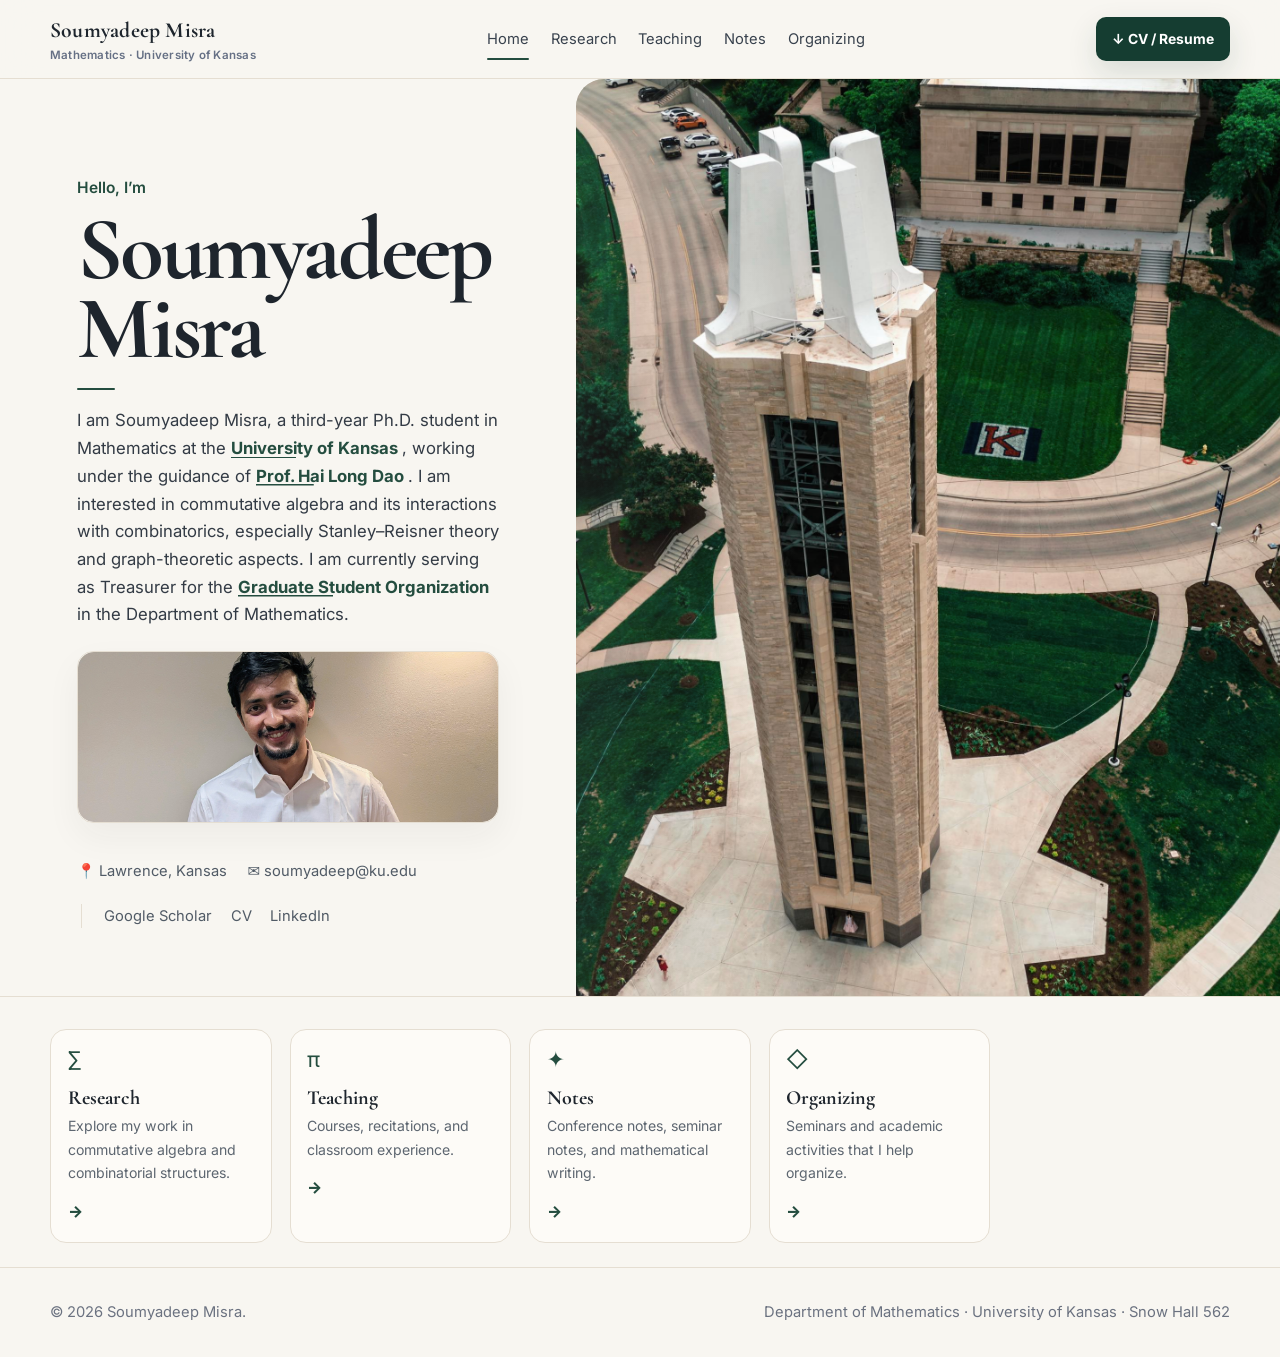
==== commit f0a331a1: "Update index.html" ====
--- a/index.html
+++ b/index.html
@@ -289,7 +289,7 @@
 
         <p class="lede">
 
-          I am Soumyadeep Misra, a Ph.D. student in Mathematics at the
+          I am Soumyadeep Misra, a third-year Ph.D. student in Mathematics at the
 
           <a
             class="text-link"
@@ -327,31 +327,6 @@
           </a>
 
           in the Department of Mathematics.
-
-          Prior to this, I completed my Master of Science in Mathematics at the
-
-          <a
-            class="text-link"
-            href="https://math.iitm.ac.in"
-            target="_blank"
-            rel="noopener noreferrer"
-          >
-            Indian Institute of Technology Madras
-          </a>,
-
-          and my Bachelor of Science in Mathematics at
-
-          <a
-            class="text-link"
-            href="https://sxccal.edu/department-of-mathematics"
-            target="_blank"
-            rel="noopener noreferrer"
-          >
-            St Xavier's College, Kolkata
-          </a>.
-
-        </p>
-
 
 
         <!-- =====================================================
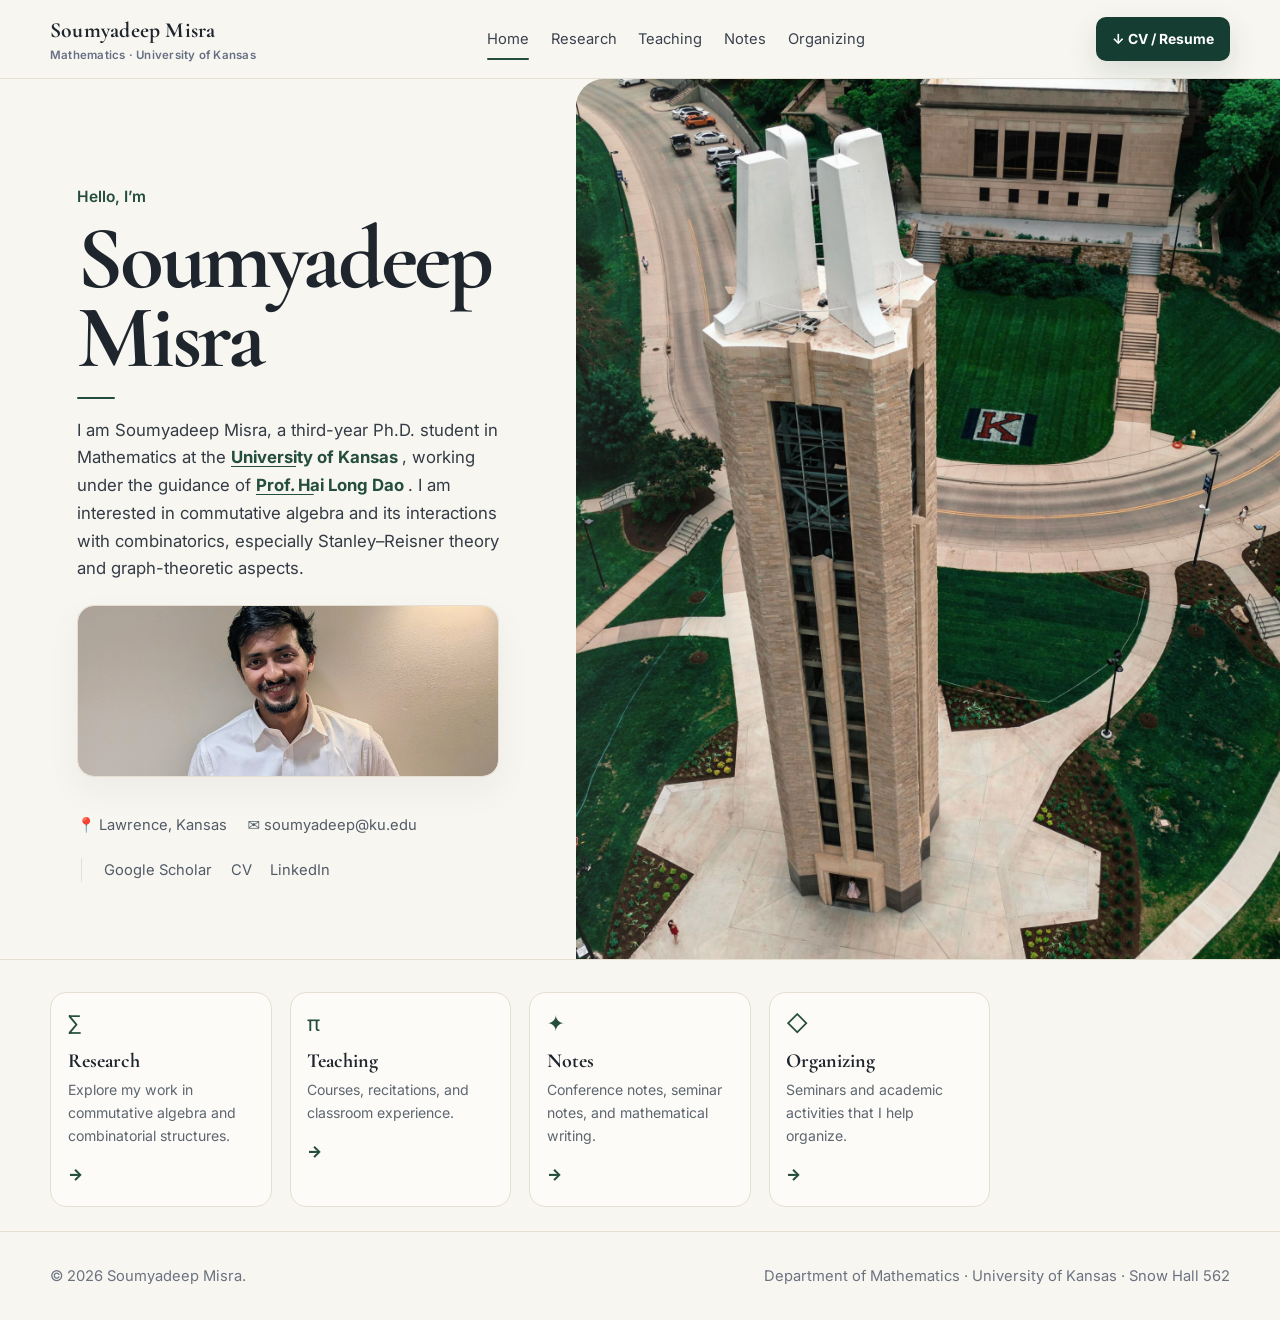
==== commit 1ce4eb26: "Update index.html" ====
--- a/index.html
+++ b/index.html
@@ -314,19 +314,6 @@
           I am interested in commutative algebra and its interactions with
           combinatorics, especially Stanley–Reisner theory and graph-theoretic
           aspects.
-
-          I am currently serving as Treasurer for the
-
-          <a
-            class="text-link"
-            href="https://absc.ku.edu/GSO"
-            target="_blank"
-            rel="noopener noreferrer"
-          >
-            Graduate Student Organization
-          </a>
-
-          in the Department of Mathematics.
 
 
         <!-- =====================================================
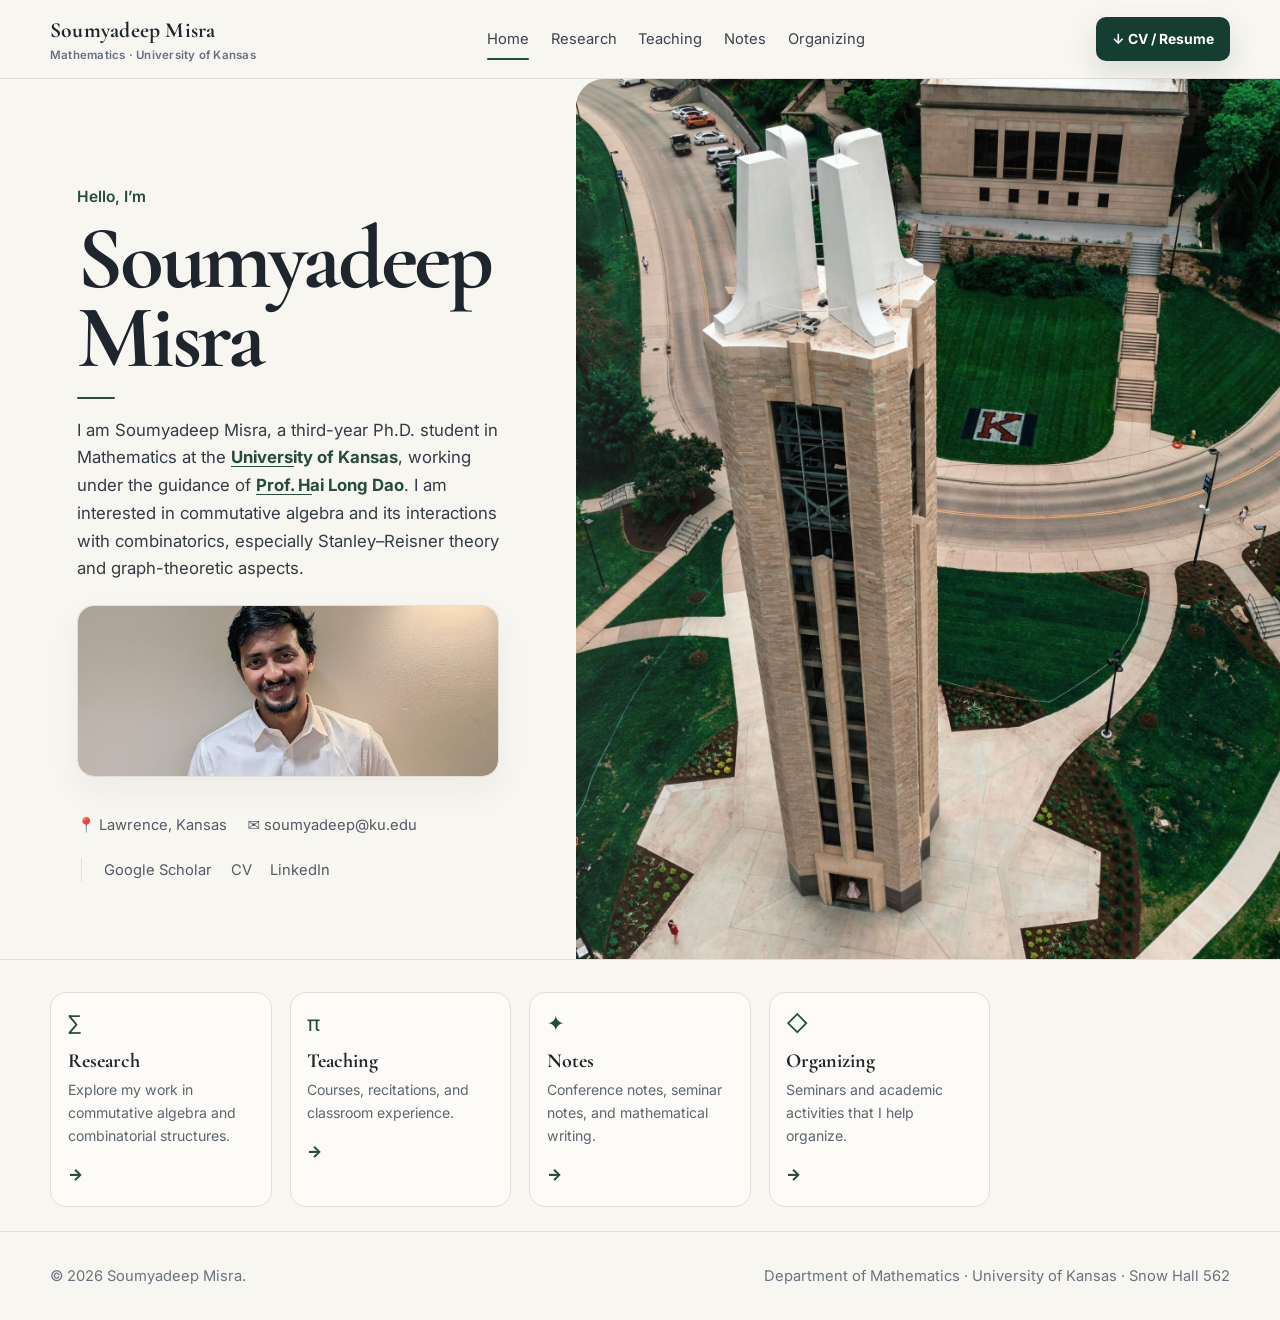
==== commit 4ac01164: "Update index.html" ====
--- a/index.html
+++ b/index.html
@@ -2,7 +2,6 @@
 <html lang="en">
 
 <head>
-
   <meta charset="UTF-8" />
 
   <meta
@@ -10,96 +9,69 @@
     content="width=device-width, initial-scale=1.0"
   />
 
-
   <!-- Google Site Verification Tag -->
-
   <meta
     name="google-site-verification"
     content="L8RPyYoaJHh0QAyTLHugqkpKr8_2rfopGF_ldG-5KYE"
   />
 
-
   <meta
     name="description"
     content="Academic website of Soumyadeep Misra, Ph.D. candidate in Mathematics at the University of Kansas."
   />
 
-
-  <title>
-    Soumyadeep Misra | Mathematics
-  </title>
-
-
-
+  <title>Soumyadeep Misra | Mathematics</title>
+
+  <!-- Fonts -->
   <link
     rel="preconnect"
     href="https://fonts.googleapis.com"
-  >
-
+  />
 
   <link
     rel="preconnect"
     href="https://fonts.gstatic.com"
     crossorigin
-  >
-
+  />
 
   <link
     href="https://fonts.googleapis.com/css2?family=Cormorant+Garamond:wght@500;600;700&family=Inter:wght@400;500;600;700;800&display=swap"
     rel="stylesheet"
-  >
-
-
+  />
+
+  <!-- Main Stylesheet -->
   <link
     rel="stylesheet"
     href="assets/css/style.css"
   />
 
-
-
   <!-- MathJax -->
-
   <script>
-
     window.MathJax = {
-
       tex: {
-
         inlineMath: [
           ['$', '$'],
           ['\\(', '\\)']
         ],
-
         displayMath: [
-          ['$$','$$'],
-          ['\\[','\\]']
+          ['$$', '$$'],
+          ['\\[', '\\]']
         ],
-
         processEscapes: true
-
       },
-
       svg: {
         fontCache: 'global'
       }
-
     };
-
   </script>
-
 
   <script
     async
     src="https://cdn.jsdelivr.net/npm/mathjax@4/tex-svg.js"
   ></script>
-
-
 </head>
 
-
-
 <body>
-
 
   <a
     class="skip"
@@ -108,38 +80,29 @@
     Skip to content
   </a>
 
-
-
   <!-- =========================================================
        HEADER
        ========================================================= -->
 
   <header class="site-header">
 
-
     <div class="shell navbar">
-
 
       <a
         class="brand"
         href="index.html"
       >
-
         Soumyadeep Misra
 
         <small>
           Mathematics · University of Kansas
         </small>
-
-      </a>
-
-
+      </a>
 
       <nav
         class="nav-links"
         aria-label="Main navigation"
       >
-
         <a
           href="index.html"
           class="active"
@@ -147,40 +110,31 @@
           Home
         </a>
 
-
         <a href="research.html">
           Research
         </a>
 
-
         <a href="teaching.html">
           Teaching
         </a>
 
-
         <a href="notes.html">
           Notes
         </a>
 
-
         <a href="organizing.html">
           Organizing
         </a>
-
       </nav>
-
-
 
       <a
         class="cv-button desktop"
         href="assets/files/Resume-3.pdf"
         target="_blank"
-        rel="noopener"
+        rel="noopener noreferrer"
       >
         ↓ CV / Resume
       </a>
-
-
 
       <button
         class="menu-button"
@@ -192,10 +146,7 @@
         ☰
       </button>
 
-
     </div>
-
-
 
     <!-- =========================================================
          MOBILE NAVIGATION
@@ -205,8 +156,6 @@
       class="shell mobile-panel"
       data-mobile-panel
     >
-
-
       <a
         href="index.html"
         class="active"
@@ -214,44 +163,33 @@
         Home
       </a>
 
-
       <a href="research.html">
         Research
       </a>
 
-
       <a href="teaching.html">
         Teaching
       </a>
 
-
       <a href="notes.html">
         Notes
       </a>
 
-
       <a href="organizing.html">
         Organizing
       </a>
-
 
       <a
         class="cv-button"
         href="assets/files/Resume-3.pdf"
         target="_blank"
-        rel="noopener"
+        rel="noopener noreferrer"
       >
         ↓ CV / Resume
       </a>
-
-
     </div>
 
-
   </header>
-
-
-
 
   <!-- =========================================================
        MAIN
@@ -259,79 +197,54 @@
 
   <main id="main">
 
-
-
     <!-- =======================================================
          HERO
          ======================================================= -->
 
     <section class="hero">
 
-
       <div class="hero-copy">
-
 
         <p class="eyebrow">
           Hello, I’m
         </p>
 
-
-
         <h1>
           Soumyadeep Misra
         </h1>
 
-
-
         <div class="rule"></div>
 
-
-
         <p class="lede">
-
           I am Soumyadeep Misra, a third-year Ph.D. student in Mathematics at the
-
           <a
             class="text-link"
             href="https://math.ku.edu"
             target="_blank"
             rel="noopener noreferrer"
-          >
-            University of Kansas
-          </a>,
-
+          >University of Kansas</a>,
           working under the guidance of
-
           <a
             class="text-link"
             href="https://hailongdao.github.io"
             target="_blank"
             rel="noopener noreferrer"
-          >
-            Prof. Hai Long Dao
-          </a>.
-
+          >Prof. Hai Long Dao</a>.
           I am interested in commutative algebra and its interactions with
           combinatorics, especially Stanley–Reisner theory and graph-theoretic
           aspects.
-
+        </p>
 
         <!-- =====================================================
              BIO IMAGE
              ===================================================== -->
 
         <div class="bio-accent image-only">
-
-
           <img
             src="assets/img/Coverwebsite.jpg"
             alt="Academic setting related to mathematics"
           />
-
-
         </div>
-
-
 
         <!-- =====================================================
              CONTACT AND ACADEMIC LINKS
@@ -339,24 +252,18 @@
 
         <div class="contact-row">
 
-
           <span>
             📍 Lawrence, Kansas
           </span>
-
 
           <a href="mailto:soumyadeep@ku.edu">
             ✉️ soumyadeep@ku.edu
           </a>
-
-
 
           <div
             class="socials"
             aria-label="Academic links"
           >
-
-
             <a
               href="https://scholar.google.com/citations?user=Sf6rN6kAAAAJ&hl=en&oi=ao"
               target="_blank"
@@ -365,17 +272,13 @@
               Google Scholar
             </a>
 
-
-
             <a
               href="assets/files/Resume-3.pdf"
               target="_blank"
-              rel="noopener"
+              rel="noopener noreferrer"
             >
               CV
             </a>
-
-
 
             <a
               href="https://www.linkedin.com/in/soumyadeep-misra-920ba31b2/"
@@ -384,38 +287,24 @@
             >
               LinkedIn
             </a>
-
-
           </div>
 
-
         </div>
 
-
       </div>
-
-
 
       <!-- =====================================================
            HERO PHOTO
            ===================================================== -->
 
       <div class="hero-media">
-
-
         <img
           src="assets/img/KUCoverPage.jpg"
           alt="Portrait of Soumyadeep Misra"
         />
-
-
       </div>
 
-
     </section>
-
-
-
 
     <!-- =========================================================
          QUICK LINKS
@@ -423,10 +312,7 @@
 
     <section class="card-row">
 
-
       <div class="shell quick-grid">
-
-
 
         <!-- RESEARCH -->
 
@@ -434,32 +320,22 @@
           class="quick-card"
           href="research.html"
         >
-
-
           <span class="icon">
             ∑
           </span>
-
 
           <h2>
             Research
           </h2>
 
-
           <p>
             Explore my work in commutative algebra and combinatorial structures.
           </p>
 
-
           <span class="arrow">
             →
           </span>
-
-
-        </a>
-
-
-
+        </a>
 
         <!-- TEACHING -->
 
@@ -467,32 +343,22 @@
           class="quick-card"
           href="teaching.html"
         >
-
-
           <span class="icon">
             π
           </span>
-
 
           <h2>
             Teaching
           </h2>
 
-
           <p>
             Courses, recitations, and classroom experience.
           </p>
 
-
           <span class="arrow">
             →
           </span>
-
-
-        </a>
-
-
-
+        </a>
 
         <!-- NOTES -->
 
@@ -500,32 +366,22 @@
           class="quick-card"
           href="notes.html"
         >
-
-
           <span class="icon">
             ✦
           </span>
-
 
           <h2>
             Notes
           </h2>
 
-
           <p>
             Conference notes, seminar notes, and mathematical writing.
           </p>
 
-
           <span class="arrow">
             →
           </span>
-
-
-        </a>
-
-
-
+        </a>
 
         <!-- ORGANIZING -->
 
@@ -533,38 +389,26 @@
           class="quick-card"
           href="organizing.html"
         >
-
-
           <span class="icon">
             ◇
           </span>
-
 
           <h2>
             Organizing
           </h2>
 
-
           <p>
             Seminars and academic activities that I help organize.
           </p>
 
-
           <span class="arrow">
             →
           </span>
-
-
-        </a>
-
+        </a>
 
       </div>
 
-
     </section>
-
-
-
 
     <!-- =========================================================
          INVISIBLE VISITOR COUNTER
@@ -577,31 +421,22 @@
       aria-hidden="true"
       tabindex="-1"
     >
-
-
       <img
         src="https://s01.flagcounter.com/count2/Uzr2/bg_F8F6F1/txt_1E252D/border_E5DED2/columns_2/maxflags_10/viewers_0/labels_1/pageviews_1/flags_0/percent_0/"
         alt=""
         width="1"
         height="1"
         style="
-          position:absolute;
-          left:-9999px;
-          width:1px;
-          height:1px;
-          opacity:0;
+          position: absolute;
+          left: -9999px;
+          width: 1px;
+          height: 1px;
+          opacity: 0;
         "
-        border="0"
-      >
-
-
+      />
     </a>
 
-
   </main>
-
-
-
 
   <!-- =========================================================
        FOOTER
@@ -609,27 +444,19 @@
 
   <footer class="footer">
 
-
     <div class="shell footer-inner">
-
 
       <span>
         © 2026 Soumyadeep Misra.
       </span>
 
-
       <span>
         Department of Mathematics · University of Kansas · Snow Hall 562
       </span>
 
-
     </div>
 
-
   </footer>
-
-
-
 
   <!-- =========================================================
        JAVASCRIPT
@@ -637,7 +464,6 @@
 
   <script src="assets/js/main.js"></script>
 
-
 </body>
 
 </html>
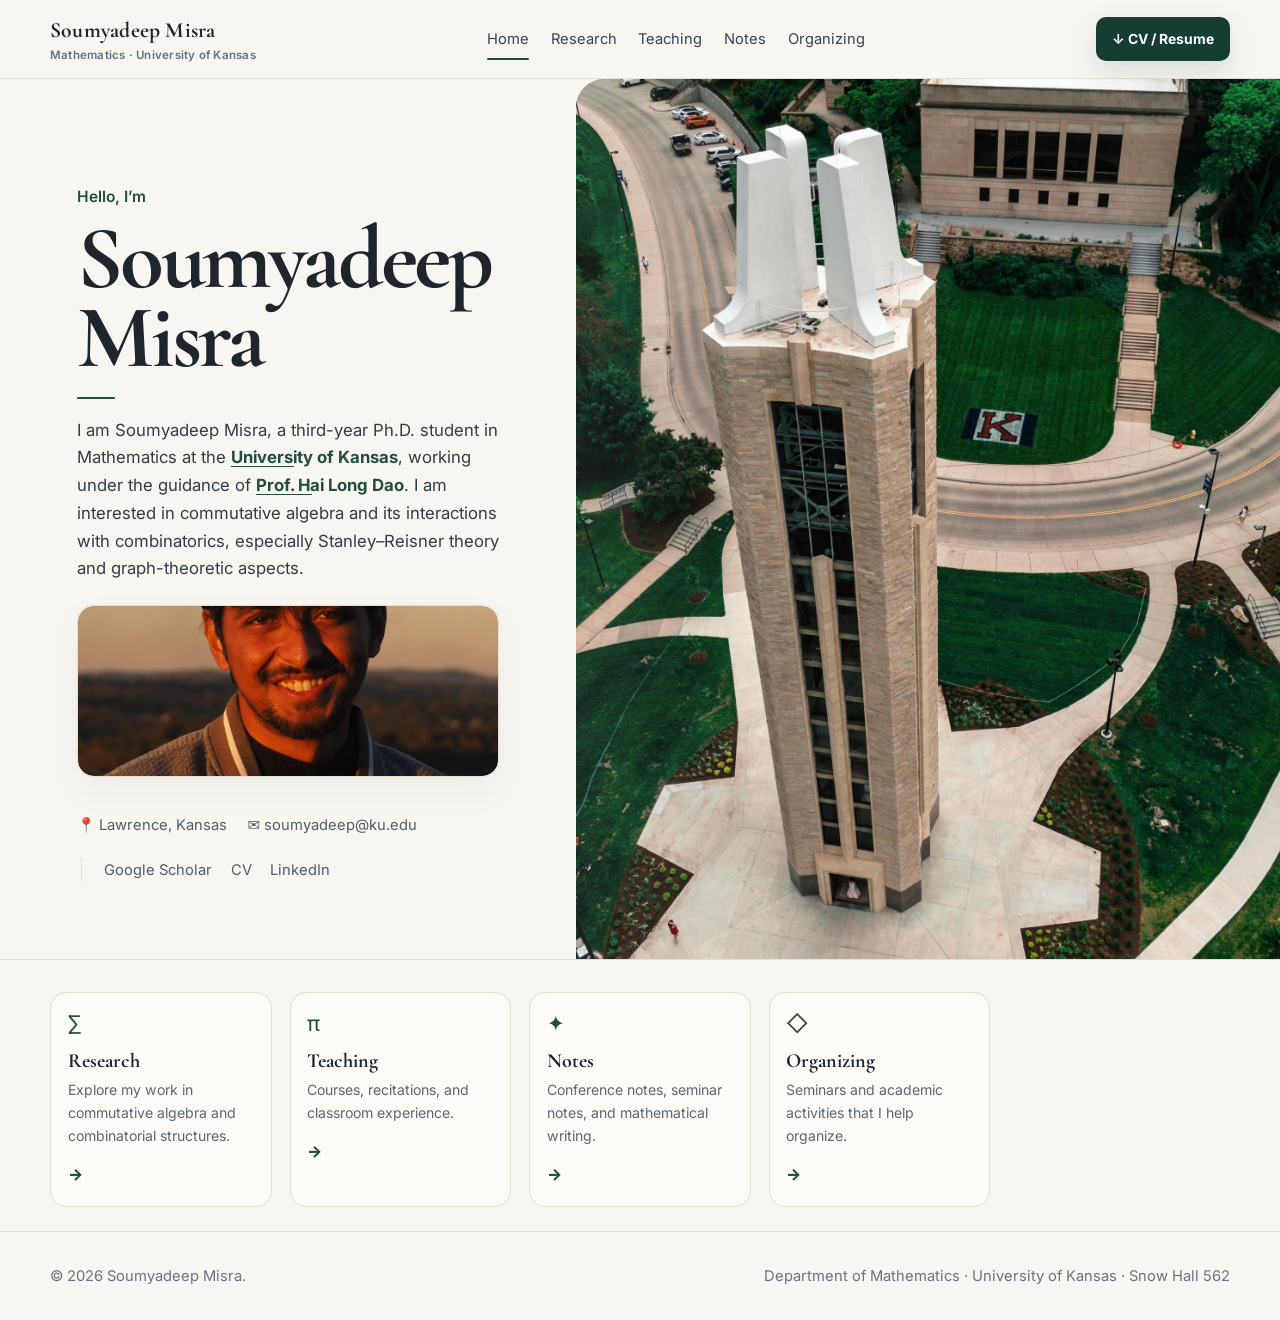
==== commit cd02d8f1: "Update index.html" ====
--- a/index.html
+++ b/index.html
@@ -241,7 +241,7 @@
 
         <div class="bio-accent image-only">
           <img
-            src="assets/img/Coverwebsite.jpg"
+            src="assets/files/PA170249.JPG"
             alt="Academic setting related to mathematics"
           />
         </div>
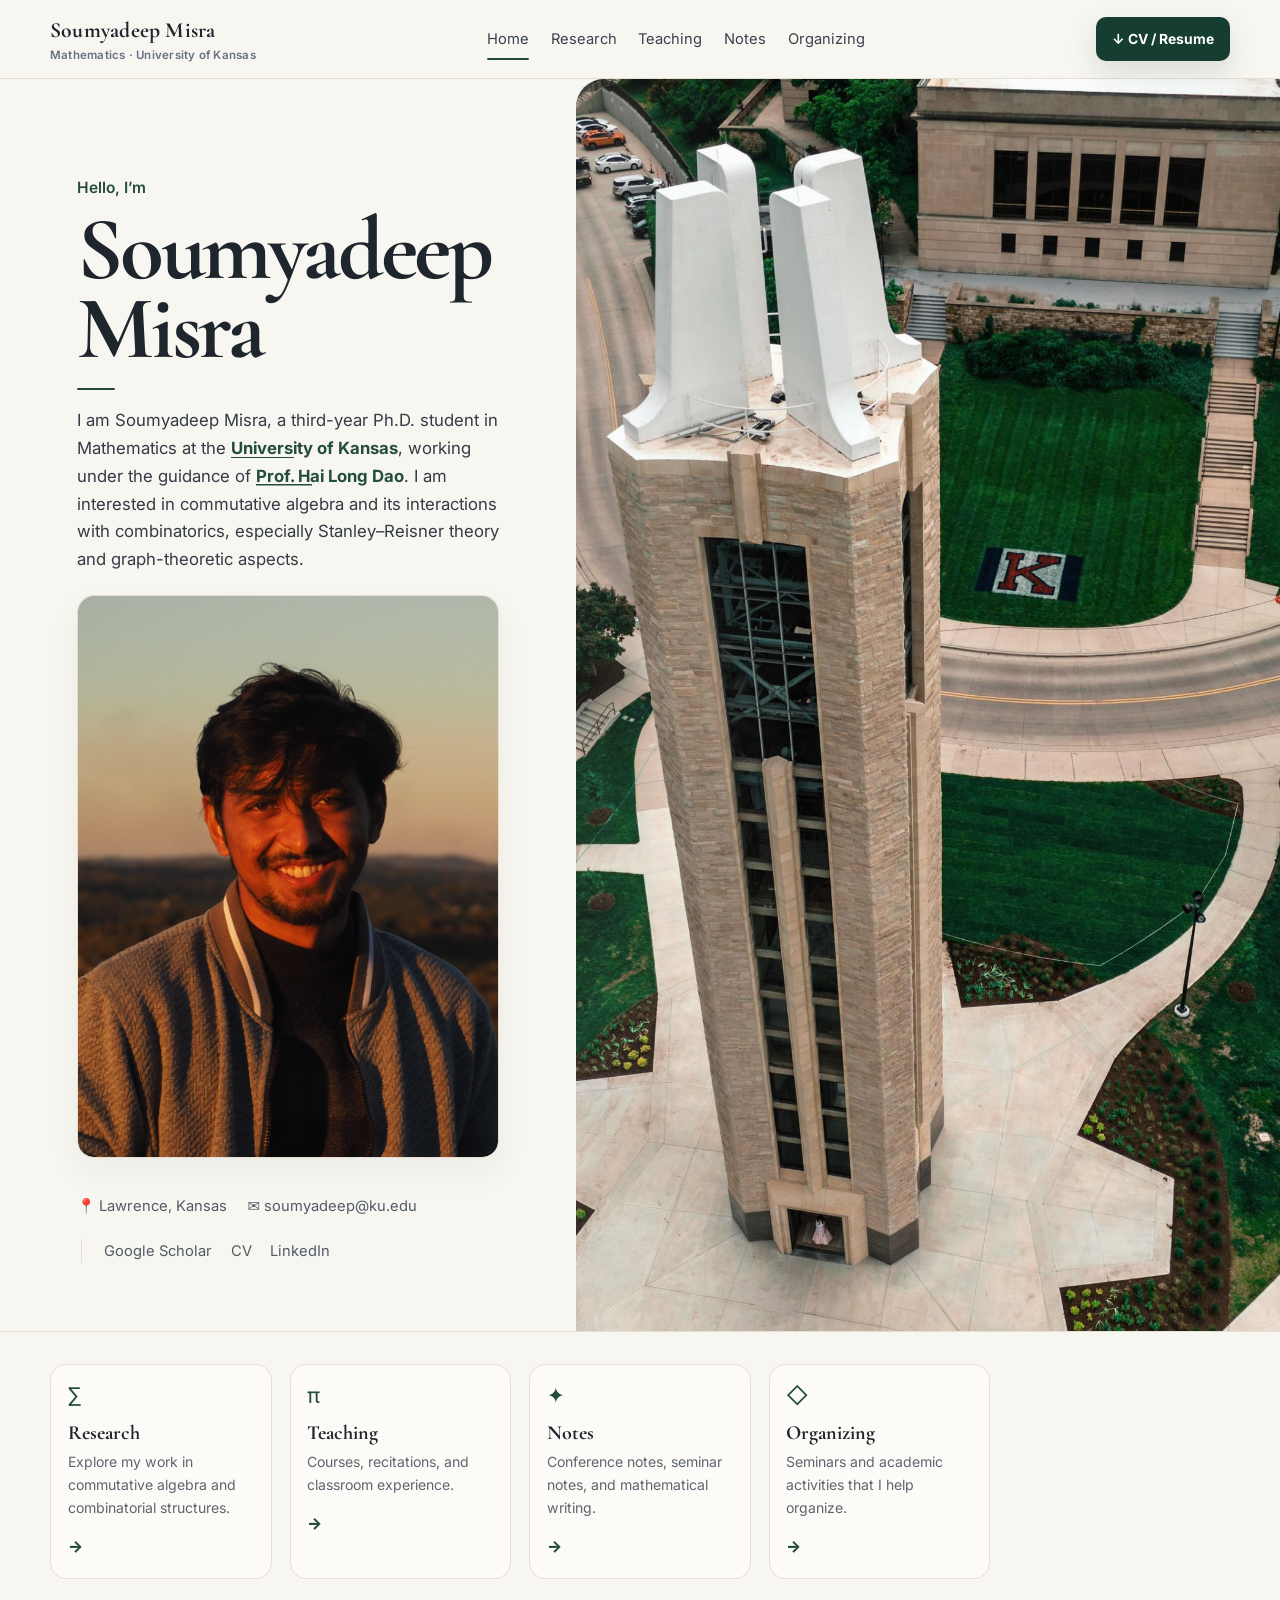
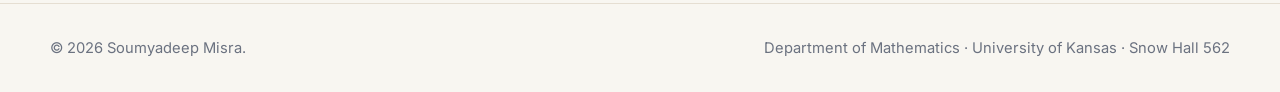
==== commit 7a54d3da: "Update index.html" ====
--- a/index.html
+++ b/index.html
@@ -1,3 +1,4 @@
+
 <!DOCTYPE html>
 <html lang="en">
 
@@ -9,7 +10,6 @@
     content="width=device-width, initial-scale=1.0"
   />
 
-  <!-- Google Site Verification Tag -->
   <meta
     name="google-site-verification"
     content="L8RPyYoaJHh0QAyTLHugqkpKr8_2rfopGF_ldG-5KYE"
@@ -22,11 +22,7 @@
 
   <title>Soumyadeep Misra | Mathematics</title>
 
-  <!-- Fonts -->
-  <link
-    rel="preconnect"
-    href="https://fonts.googleapis.com"
-  />
+  <link rel="preconnect" href="https://fonts.googleapis.com" />
 
   <link
     rel="preconnect"
@@ -39,13 +35,11 @@
     rel="stylesheet"
   />
 
-  <!-- Main Stylesheet -->
   <link
     rel="stylesheet"
     href="assets/css/style.css"
   />
 
-  <!-- MathJax -->
   <script>
     window.MathJax = {
       tex: {
@@ -69,14 +63,12 @@
     async
     src="https://cdn.jsdelivr.net/npm/mathjax@4/tex-svg.js"
   ></script>
+
 </head>
 
 <body>
 
-  <a
-    class="skip"
-    href="#main"
-  >
+  <a class="skip" href="#main">
     Skip to content
   </a>
 
@@ -236,14 +228,25 @@
         </p>
 
         <!-- =====================================================
-             BIO IMAGE
+             BIO IMAGE — FULL PORTRAIT, NO CROPPING
              ===================================================== -->
 
         <div class="bio-accent image-only">
+
           <img
             src="assets/files/PA170249.JPG"
-            alt="Academic setting related to mathematics"
+            alt="Portrait of Soumyadeep Misra"
+            style="
+              display: block;
+              width: 100%;
+              height: auto !important;
+              max-height: none !important;
+              aspect-ratio: auto;
+              object-fit: contain !important;
+              object-position: center;
+            "
           />
+
         </div>
 
         <!-- =====================================================
@@ -264,6 +267,7 @@
             class="socials"
             aria-label="Academic links"
           >
+
             <a
               href="https://scholar.google.com/citations?user=Sf6rN6kAAAAJ&hl=en&oi=ao"
               target="_blank"
@@ -287,6 +291,7 @@
             >
               LinkedIn
             </a>
+
           </div>
 
         </div>
@@ -298,10 +303,12 @@
            ===================================================== -->
 
       <div class="hero-media">
+
         <img
           src="assets/img/KUCoverPage.jpg"
           alt="Portrait of Soumyadeep Misra"
         />
+
       </div>
 
     </section>
@@ -458,10 +465,6 @@
 
   </footer>
 
-  <!-- =========================================================
-       JAVASCRIPT
-       ========================================================= -->
-
   <script src="assets/js/main.js"></script>
 
 </body>
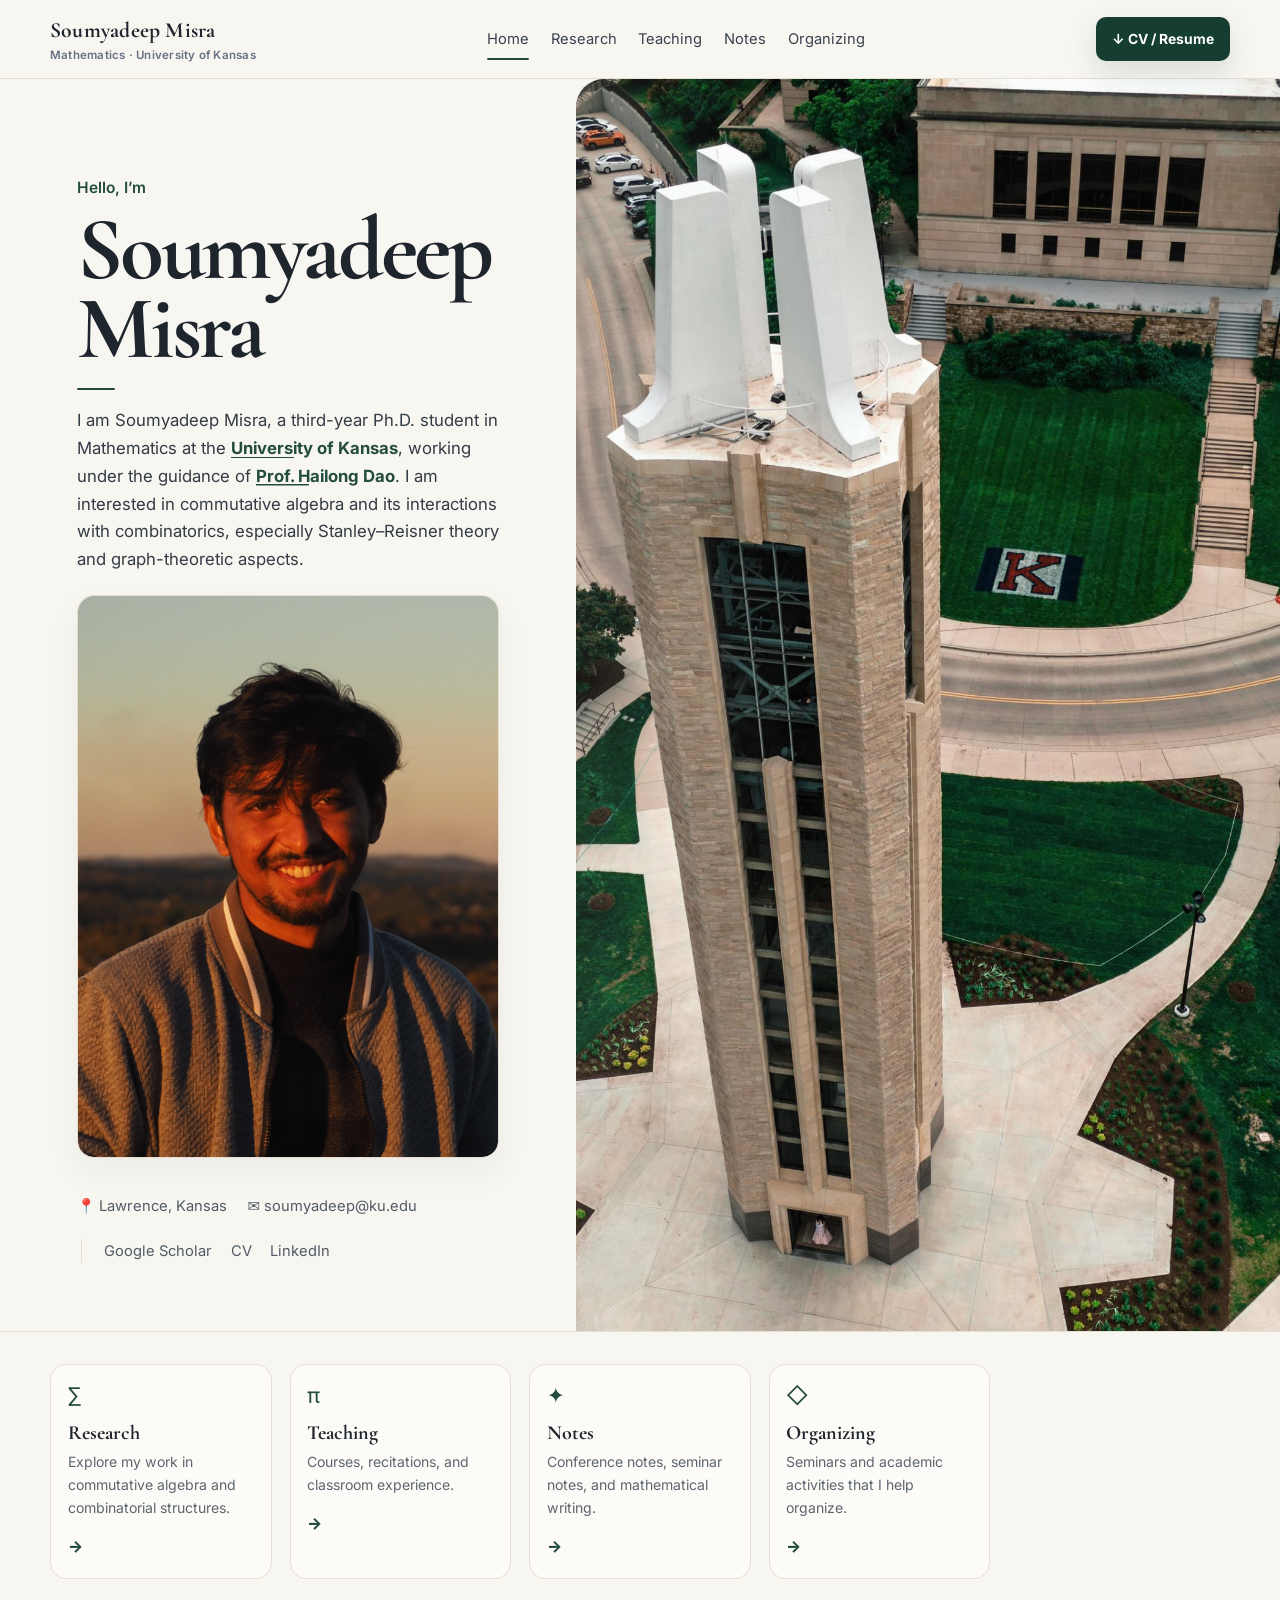
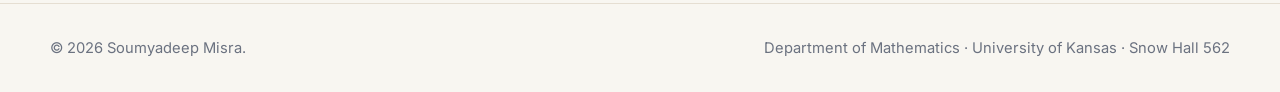
==== commit 29e2c874: "Update index.html" ====
--- a/index.html
+++ b/index.html
@@ -221,7 +221,7 @@
             href="https://hailongdao.github.io"
             target="_blank"
             rel="noopener noreferrer"
-          >Prof. Hai Long Dao</a>.
+          >Prof. Hailong Dao</a>.
           I am interested in commutative algebra and its interactions with
           combinatorics, especially Stanley–Reisner theory and graph-theoretic
           aspects.
